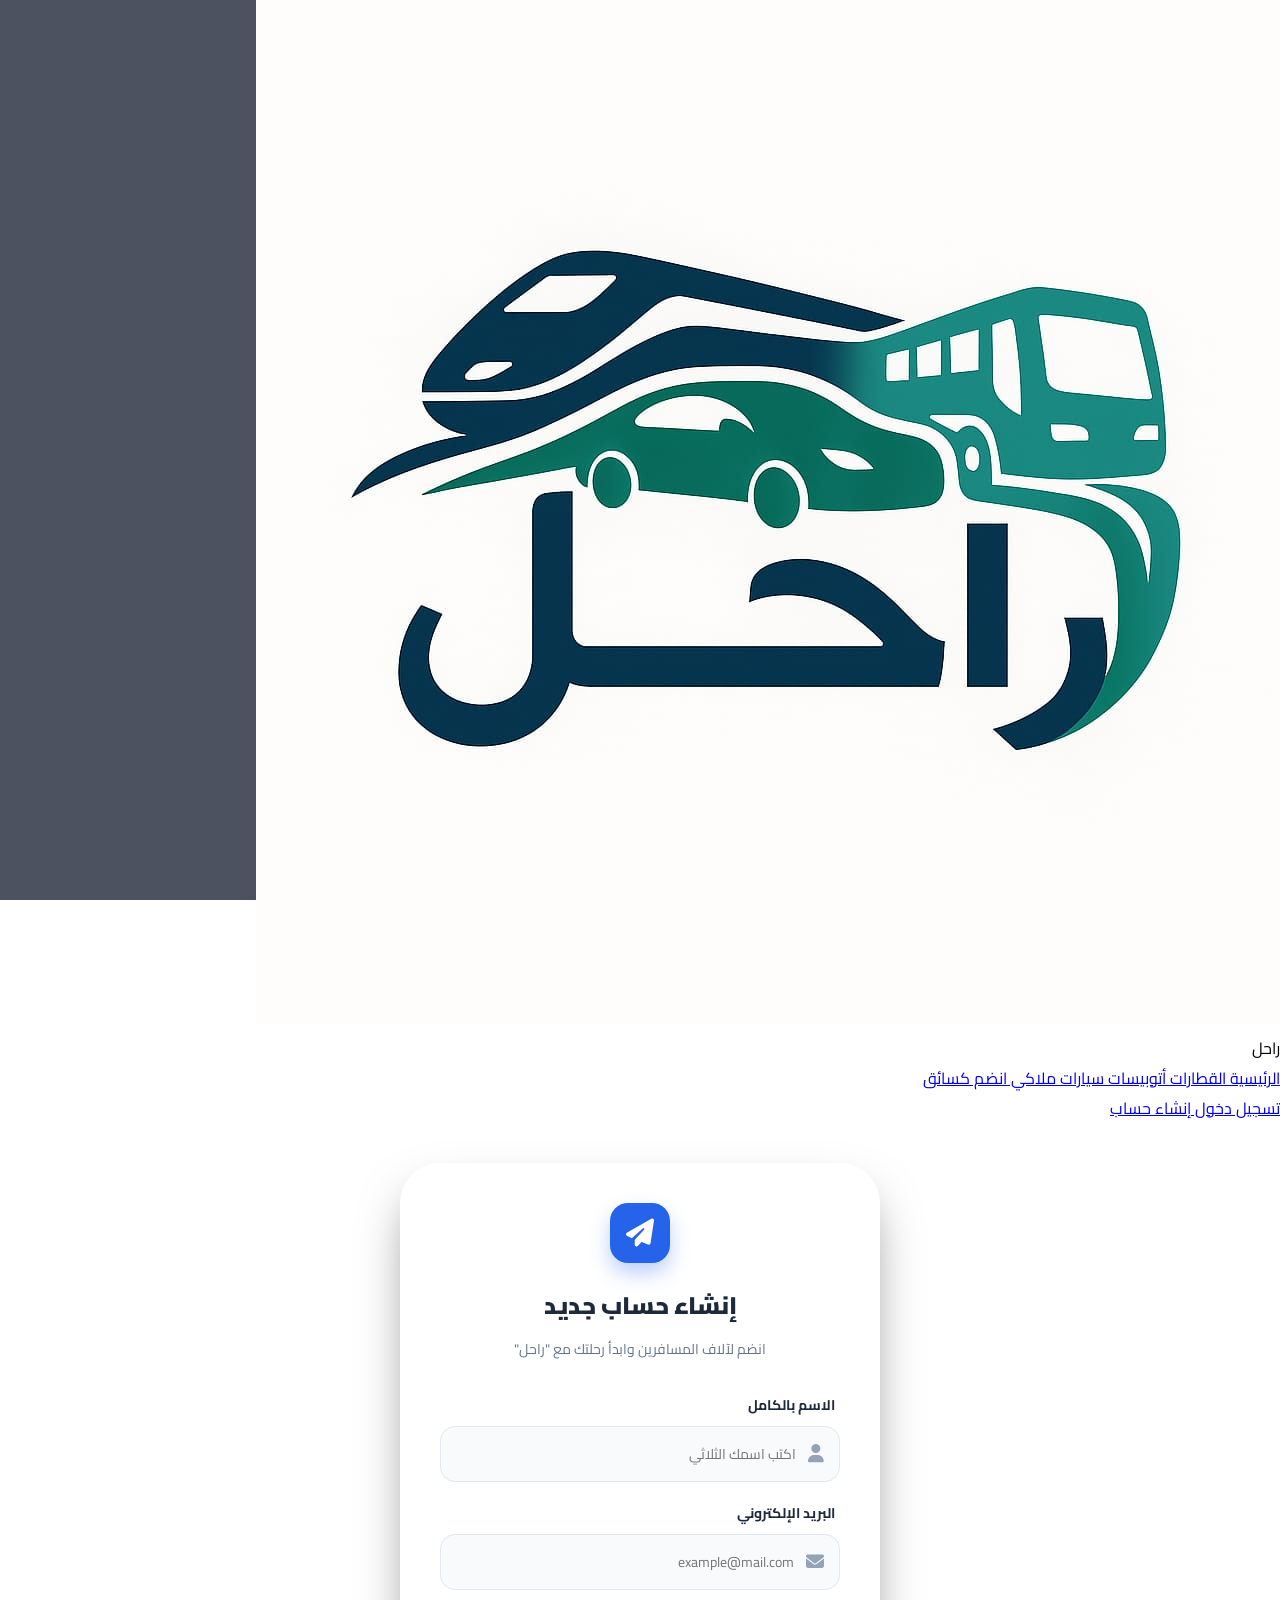
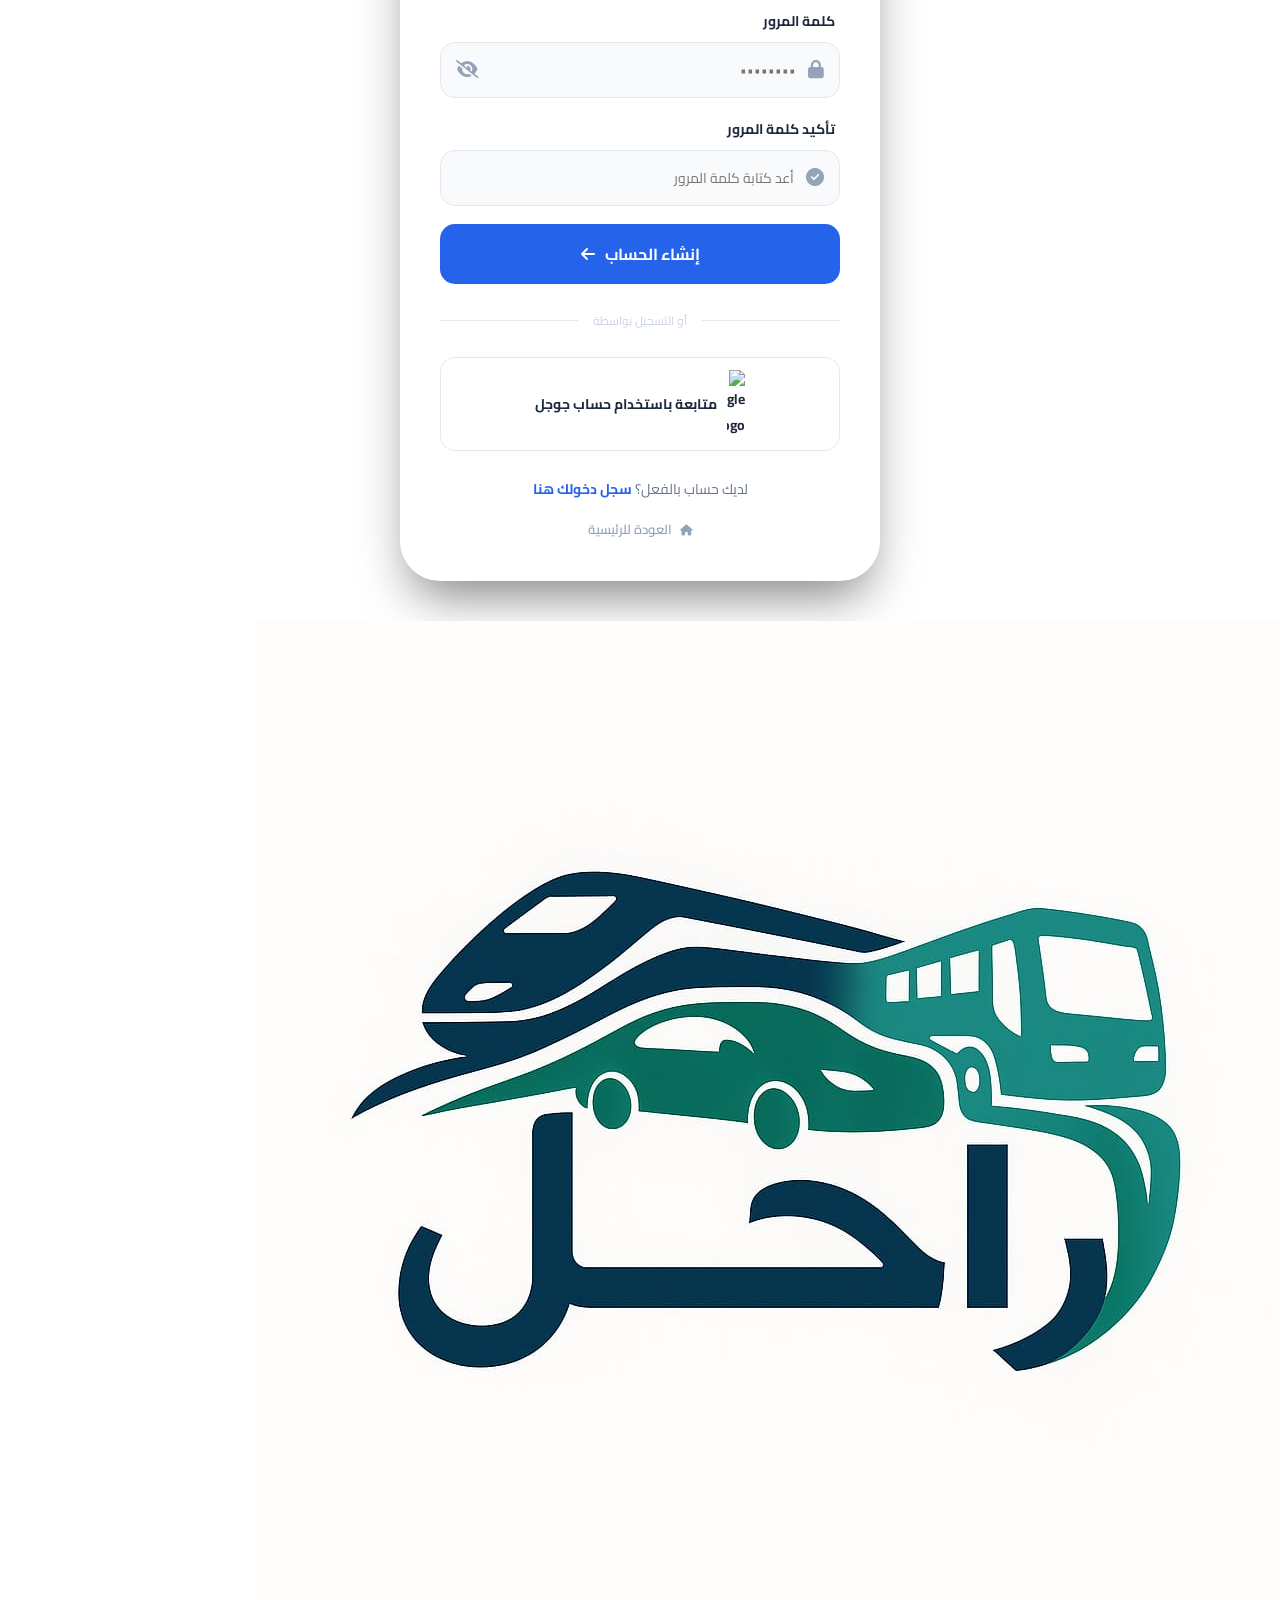
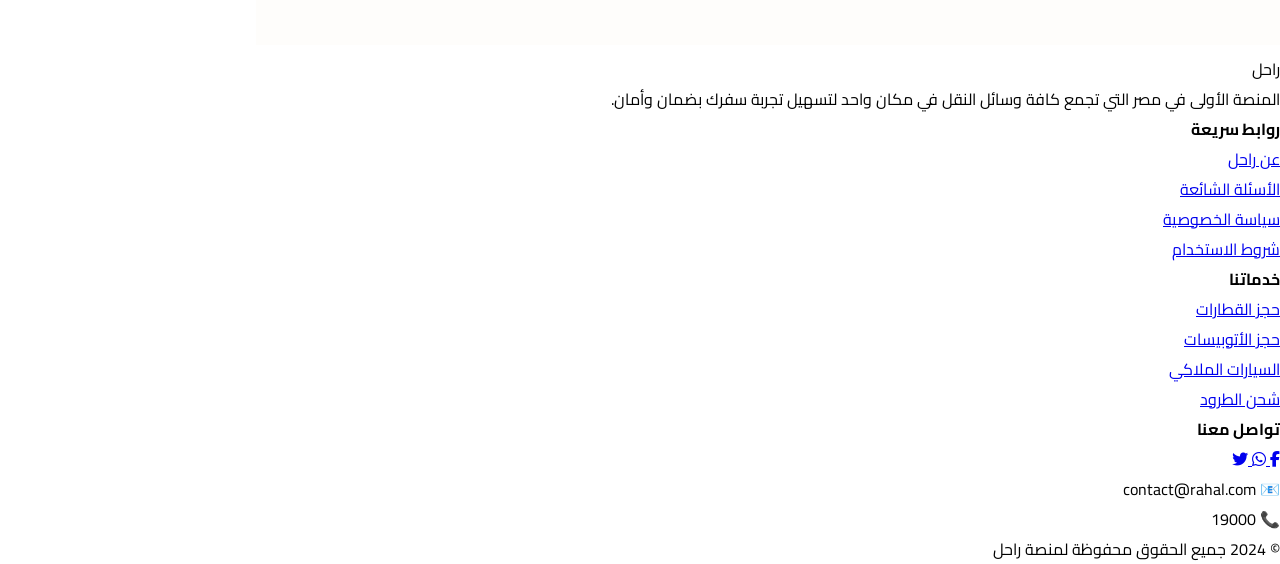
==== Create an account.html @ 8a51b30e "Add files via upload" ====
<!DOCTYPE html>
<html lang="ar" dir="rtl">
<head>
    <meta charset="UTF-8">
    <meta name="viewport" content="width=device-width, initial-scale=1.0">
    <title>إنشاء حساب - راحل</title>
    
    <!-- Fonts -->
    <link rel="preconnect" href="https://fonts.googleapis.com">
    <link rel="preconnect" href="https://fonts.gstatic.com" crossorigin>
    <link href="https://fonts.googleapis.com/css2?family=Cairo:wght@400;600;700;900&display=swap" rel="stylesheet">
    
    <!-- Icons -->
    <link rel="stylesheet" href="https://cdnjs.cloudflare.com/ajax/libs/font-awesome/6.5.1/css/all.min.css">
    
    <!-- Tailwind for Navbar -->
    <script src="https://cdn.tailwindcss.com"></script>
    
    
    <style>
        :root {
            --primary-color: #2563eb;
            --primary-hover: #1d4ed8;
            --bg-overlay: rgba(15, 23, 42, 0.75);
            --card-bg: #ffffff;
            --text-main: #1e293b;
            --text-muted: #64748b;
            --input-bg: #f8fafc;
            --border-color: #e2e8f0;
            --error-color: #ef4444;
        }

        * {
            margin: 0;
            padding: 0;
            box-sizing: border-box;
            font-family: 'Cairo', sans-serif;
        }

        body {
            min-height: 100vh;
            background: linear-gradient(var(--bg-overlay), var(--bg-overlay)), 
                        url('https://images.unsplash.com/photo-1544620347-c4fd4a3d5957?auto=format&fit=crop&q=80&w=2069');
            background-size: cover;
            background-position: center;
            background-attachment: fixed;
        }

        /* Container centering adjustment */
        .page-content {
            display: flex;
            justify-content: center;
            align-items: center;
            padding: 40px 20px;
            min-height: calc(100vh - 80px); /* Subtract Navbar height */
        }

        .signup-container {
            background: var(--card-bg);
            width: 100%;
            max-width: 480px;
            padding: 40px;
            border-radius: 40px;
            box-shadow: 0 25px 50px -12px rgba(0, 0, 0, 0.5);
            text-align: center;
            animation: fadeIn 0.6s ease-out;
        }

        @keyframes fadeIn {
            from { opacity: 0; transform: translateY(20px); }
            to { opacity: 1; transform: translateY(0); }
        }

        .logo-box {
            background: var(--primary-color);
            width: 60px;
            height: 60px;
            border-radius: 18px;
            display: flex;
            align-items: center;
            justify-content: center;
            margin: 0 auto 20px;
            color: white;
            font-size: 28px;
            box-shadow: 0 10px 20px rgba(37, 99, 235, 0.3);
        }

        h1 {
            font-size: 24px;
            font-weight: 900;
            color: var(--text-main);
            margin-bottom: 8px;
        }

        p.subtitle {
            color: var(--text-muted);
            font-size: 14px;
            margin-bottom: 30px;
        }

        .form-group {
            text-align: right;
            margin-bottom: 18px;
        }

        .form-group label {
            display: block;
            font-size: 14px;
            font-weight: 700;
            color: var(--text-main);
            margin-bottom: 8px;
            padding-right: 5px;
        }

        .input-wrapper {
            position: relative;
            background: var(--input-bg);
            border: 1px solid var(--border-color);
            border-radius: 15px;
            display: flex;
            align-items: center;
            padding: 0 15px;
            transition: all 0.3s ease;
        }

        .input-wrapper:focus-within {
            border-color: var(--primary-color);
            box-shadow: 0 0 0 4px rgba(37, 99, 235, 0.1);
            background: white;
        }

        .input-wrapper.error {
            border-color: var(--error-color) !important;
        }

        .input-wrapper i {
            color: #94a3b8;
            font-size: 18px;
        }

        .input-wrapper input {
            width: 100%;
            padding: 14px 12px;
            border: none;
            background: transparent;
            outline: none;
            font-size: 14px;
            color: var(--text-main);
        }

        .error-msg {
            color: var(--error-color);
            font-size: 12px;
            margin-top: 5px;
            display: none;
            font-weight: 600;
        }

        .btn-primary {
            width: 100%;
            padding: 15px;
            background: var(--primary-color);
            color: white;
            border: none;
            border-radius: 15px;
            font-size: 16px;
            font-weight: 700;
            cursor: pointer;
            transition: all 0.3s ease;
            margin-top: 10px;
            display: flex;
            align-items: center;
            justify-content: center;
            gap: 10px;
        }

        .btn-primary:hover {
            background: var(--primary-hover);
            transform: translateY(-2px);
            box-shadow: 0 8px 15px rgba(37, 99, 235, 0.2);
        }

        .divider {
            margin: 25px 0;
            display: flex;
            align-items: center;
            color: #cbd5e1;
            font-size: 12px;
        }

        .divider::before, .divider::after {
            content: "";
            flex: 1;
            height: 1px;
            background: #e2e8f0;
        }

        .divider span {
            padding: 0 15px;
        }

        .btn-google {
            width: 100%;
            padding: 12px;
            background: white;
            border: 1px solid var(--border-color);
            border-radius: 15px;
            color: var(--text-main);
            font-weight: 700;
            font-size: 14px;
            display: flex;
            align-items: center;
            justify-content: center;
            gap: 10px;
            cursor: pointer;
            transition: all 0.3s ease;
        }

        .footer-text {
            margin-top: 25px;
            font-size: 14px;
            color: var(--text-muted);
        }

        .footer-text a {
            color: var(--primary-color);
            text-decoration: none;
            font-weight: 700;
        }

        .back-home {
            display: block;
            margin-top: 15px;
            font-size: 13px;
            color: #94a3b8;
            text-decoration: none;
            font-weight: 600;
        }

        #msg-box {
            position: fixed;
            top: 20px;
            left: 50%;
            transform: translateX(-50%);
            padding: 15px 30px;
            border-radius: 10px;
            color: white;
            display: none;
            z-index: 1000;
            font-weight: 700;
            box-shadow: 0 10px 20px rgba(0,0,0,0.2);
            transition: all 0.3s ease;
        }
    </style>
</head>
<body>

    <!-- النافبار -->

    <nav class="bg-white shadow-md sticky top-0 z-50">
        <div class="max-w-7xl mx-auto px-4">
            <div class="flex justify-between items-center h-20">
                
                <!-- القسم الأيمن: الشعار والقائمة -->
                <div class="flex items-center space-x-reverse space-x-8">
                    <!-- الشعار -->
                    <div class="flex-shrink-0 flex items-center gap-3 cursor-pointer" onclick="showDefaultHero()">
                        <div class="bg-blue-600 p-1 rounded-lg">
                            <img src="logo.png" alt="Logo" class="w-10 h-10 object-contain">
                        </div>
                        <span class="text-2xl font-black text-blue-600">راحل</span>
                    </div>

                 <!-- روابط التنقل -->
<div class="hidden md:flex space-x-reverse gap-6">

    <a href="index.html" 
       class="text-gray-700 hover:text-blue-600 font-bold px-3 py-2 transition border-b-2 border-transparent hover:border-blue-600">
        الرئيسية
    </a>

    <a href="index.html#booking-section" 
       class="text-gray-600 hover:text-blue-600 font-bold px-3 py-2 transition">
        القطارات
    </a>

    <a href="index.html#booking-section" 
       class="text-gray-600 hover:text-blue-600 font-bold px-3 py-2 transition">
        أتوبيسات
    </a>

    <a href="index.html#booking-section" 
       class="text-gray-600 hover:text-blue-600 font-bold px-3 py-2 transition">
        سيارات ملاكي
    </a>

    <a href="driver-login.html" 
       class="text-gray-600 hover:text-blue-600 font-bold px-3 py-2 transition">
        انضم كسائق
    </a>

</div>

                <!-- القسم الأيسر: أزرار تسجيل الدخول الموحدة -->
                <div class="hidden md:flex items-center space-x-reverse space-x-4">
                    
                    <!-- زر تسجيل دخول: أصبح الآن خلفية زرقاء مثل زر الإنشاء -->
                    <a href="login.html" 
                       class="bg-[#2563eb] text-white px-6 py-2.5 rounded-xl font-bold hover:bg-[#1d4ed8] shadow-sm hover:shadow-lg transition-all duration-300">
                        تسجيل دخول
                    </a>

                    <!-- زر إنشاء حساب: مطابق تماماً -->
                    <a href="Create an account.html" 
                       class="bg-[#2563eb] text-white px-6 py-2.5 rounded-xl font-bold hover:bg-[#1d4ed8] shadow-sm hover:shadow-lg transition-all duration-300">
                        إنشاء حساب
                    </a>

                </div>

            </div>
        </div>
    </nav>

    <!-- صندوق الرسائل -->
    <div id="msg-box"></div>

    <!-- محتوى الصفحة -->
    <div class="page-content">
        <div class="signup-container">
            <div class="logo-box">
                <i class="fa-solid fa-paper-plane"></i>
            </div>

            <h1>إنشاء حساب جديد</h1>
            <p class="subtitle">انضم لآلاف المسافرين وابدأ رحلتك مع "راحل"</p>

            <form id="signupForm" onsubmit="handleSignup(event)">
                <!-- الاسم -->
                <div class="form-group">
                    <label for="fullName">الاسم بالكامل</label>
                    <div class="input-wrapper">
                        <i class="fa-solid fa-user"></i>
                        <input type="text" id="fullName" placeholder="اكتب اسمك الثلاثي" required>
                    </div>
                </div>

                <!-- البريد الإلكتروني -->
                <div class="form-group">
                    <label for="email">البريد الإلكتروني</label>
                    <div class="input-wrapper">
                        <i class="fa-solid fa-envelope"></i>
                        <input type="email" id="email" placeholder="example@mail.com" required>
                    </div>
                </div>

                <!-- كلمة المرور -->
                <div class="form-group">
                    <label for="password">كلمة المرور</label>
                    <div class="input-wrapper">
                        <i class="fa-solid fa-lock"></i>
                        <input type="password" id="password" placeholder="••••••••" required>
                        <i class="fa-solid fa-eye-slash" id="togglePass" style="cursor: pointer; margin-right: auto; margin-left: 0;"></i>
                    </div>
                </div>

                <!-- تأكيد كلمة المرور -->
                <div class="form-group">
                    <label for="confirmPassword">تأكيد كلمة المرور</label>
                    <div class="input-wrapper" id="confirmWrapper">
                        <i class="fa-solid fa-circle-check"></i>
                        <input type="password" id="confirmPassword" placeholder="أعد كتابة كلمة المرور" required>
                    </div>
                    <div id="confirmError" class="error-msg">كلمات المرور غير متطابقة!</div>
                </div>

                <button type="submit" class="btn-primary">
                    إنشاء الحساب 
                    <i class="fa-solid fa-arrow-left"></i>
                </button>
            </form>

            <div class="divider">
                <span>أو التسجيل بواسطة</span>
            </div>

            <button class="btn-google" onclick="showMessage('جاري الاتصال بـ Google...', '#4285F4')">
                <img src="https://www.google.com/favicon.ico" width="18" alt="Google Logo">
                متابعة باستخدام حساب جوجل
            </button>

            <p class="footer-text">
                لديك حساب بالفعل؟ <a href="#">سجل دخولك هنا</a>
            </p>

            <a href="#" class="back-home">
                <i class="fa-solid fa-house" style="font-size: 11px; margin-left: 5px;"></i>
                العودة للرئيسية
            </a>
        </div>
    </div>










<!-- Footer احترافي معدل -->
<footer class="bg-gradient-to-b from-[#0f172a] to-[#020617] text-white pt-16 pb-8 px-6">
    <div class="max-w-6xl mx-auto">

        <div class="grid grid-cols-1 md:grid-cols-4 gap-10 mb-12">

            <!-- اللوجو -->
            <div>
                <div class="flex items-center gap-3 mb-4 cursor-pointer">

                    <!-- لوجو -->
                    <div class="bg-blue-600 p-2 rounded-xl shadow-lg flex items-center justify-center">
    <img src="logo.png" alt="logo" class="w-6 h-6 object-contain">
</div>

                    <!-- اسم -->
                    <span class="text-2xl font-black tracking-wide">راحل</span>
                </div>

                <p class="text-gray-400 text-sm leading-relaxed">
                    المنصة الأولى في مصر التي تجمع كافة وسائل النقل في مكان واحد لتسهيل تجربة سفرك بضمان وأمان.
                </p>
            </div>

            <!-- روابط -->
            <div>
                <h4 class="text-blue-400 font-bold mb-4">روابط سريعة</h4>
                <ul class="space-y-2 text-gray-400 text-sm">
                    <li><a href="#" class="hover:text-white transition">عن راحل</a></li>
                    <li><a href="#" class="hover:text-white transition">الأسئلة الشائعة</a></li>
                    <li><a href="#" class="hover:text-white transition">سياسة الخصوصية</a></li>
                    <li><a href="#" class="hover:text-white transition">شروط الاستخدام</a></li>
                </ul>
            </div>

            <!-- خدمات -->
            <div>
                <h4 class="text-blue-400 font-bold mb-4">خدماتنا</h4>
                <ul class="space-y-2 text-gray-400 text-sm">
                    <li><a href="#" class="hover:text-white transition">حجز القطارات</a></li>
                    <li><a href="#" class="hover:text-white transition">حجز الأتوبيسات</a></li>
                    <li><a href="#" class="hover:text-white transition">السيارات الملاكي</a></li>
                    <li><a href="#" class="hover:text-white transition">شحن الطرود</a></li>
                </ul>
            </div>

            <!-- تواصل -->
            <div>
                <h4 class="text-blue-400 font-bold mb-4">تواصل معنا</h4>

                <!-- أيقونات -->
                <div class="flex gap-3 mb-4">
                    <a href="#" class="bg-gray-800 p-3 rounded-full hover:bg-blue-600 transition">
                        <i class="fab fa-facebook-f"></i>
                    </a>
                    <a href="#" class="bg-gray-800 p-3 rounded-full hover:bg-green-500 transition">
                        <i class="fab fa-whatsapp"></i>
                    </a>
                    <a href="#" class="bg-gray-800 p-3 rounded-full hover:bg-blue-400 transition">
                        <i class="fab fa-twitter"></i>
                    </a>
                </div>

                <p class="text-gray-400 text-sm">📧 contact@rahal.com</p>
                <p class="text-gray-400 text-sm">📞 19000</p>
            </div>

        </div>

        <!-- الحقوق -->
        <div class="border-t border-gray-800 pt-6 text-center text-gray-500 text-xs">
            © 2024 جميع الحقوق محفوظة لمنصة راحل
        </div>

    </div>
</footer>











 <script>
        // تبديل رؤية كلمة المرور
        const togglePass = document.getElementById('togglePass');
        const passwordInput = document.getElementById('password');

        togglePass.addEventListener('click', () => {
            const type = passwordInput.getAttribute('type') === 'password' ? 'text' : 'password';
            passwordInput.setAttribute('type', type);
            togglePass.classList.toggle('fa-eye');
            togglePass.classList.toggle('fa-eye-slash');
        });

        // معالجة النموذج والتحقق
        function handleSignup(event) {
            event.preventDefault();
            
            const name = document.getElementById('fullName').value;
            const pass = document.getElementById('password').value;
            const confirmPass = document.getElementById('confirmPassword').value;
            
            const confirmWrapper = document.getElementById('confirmWrapper');
            const confirmError = document.getElementById('confirmError');

            // إعادة ضبط الأخطاء
            confirmWrapper.classList.remove('error');
            confirmError.style.display = 'none';

            // التحقق من تطابق كلمات المرور
            if (pass !== confirmPass) {
                confirmWrapper.classList.add('error');
                confirmError.style.display = 'block';
                return false;
            }

            // النجاح
            showMessage(`أهلاً بك يا ${name}! تم إنشاء حسابك بنجاح.`, '#10b981');
        }

        // إشعار مخصص
        function showMessage(text, color) {
            const box = document.getElementById('msg-box');
            box.innerText = text;
            box.style.backgroundColor = color;
            box.style.display = 'block';
            
            setTimeout(() => {
                box.style.display = 'none';
            }, 4000);
        }

        // التحقق أثناء الكتابة
        document.getElementById('confirmPassword').addEventListener('input', function() {
            const pass = document.getElementById('password').value;
            if (this.value === pass) {
                document.getElementById('confirmWrapper').classList.remove('error');
                document.getElementById('confirmError').style.display = 'none';
            }
        });
    </script>
</body>
</html>
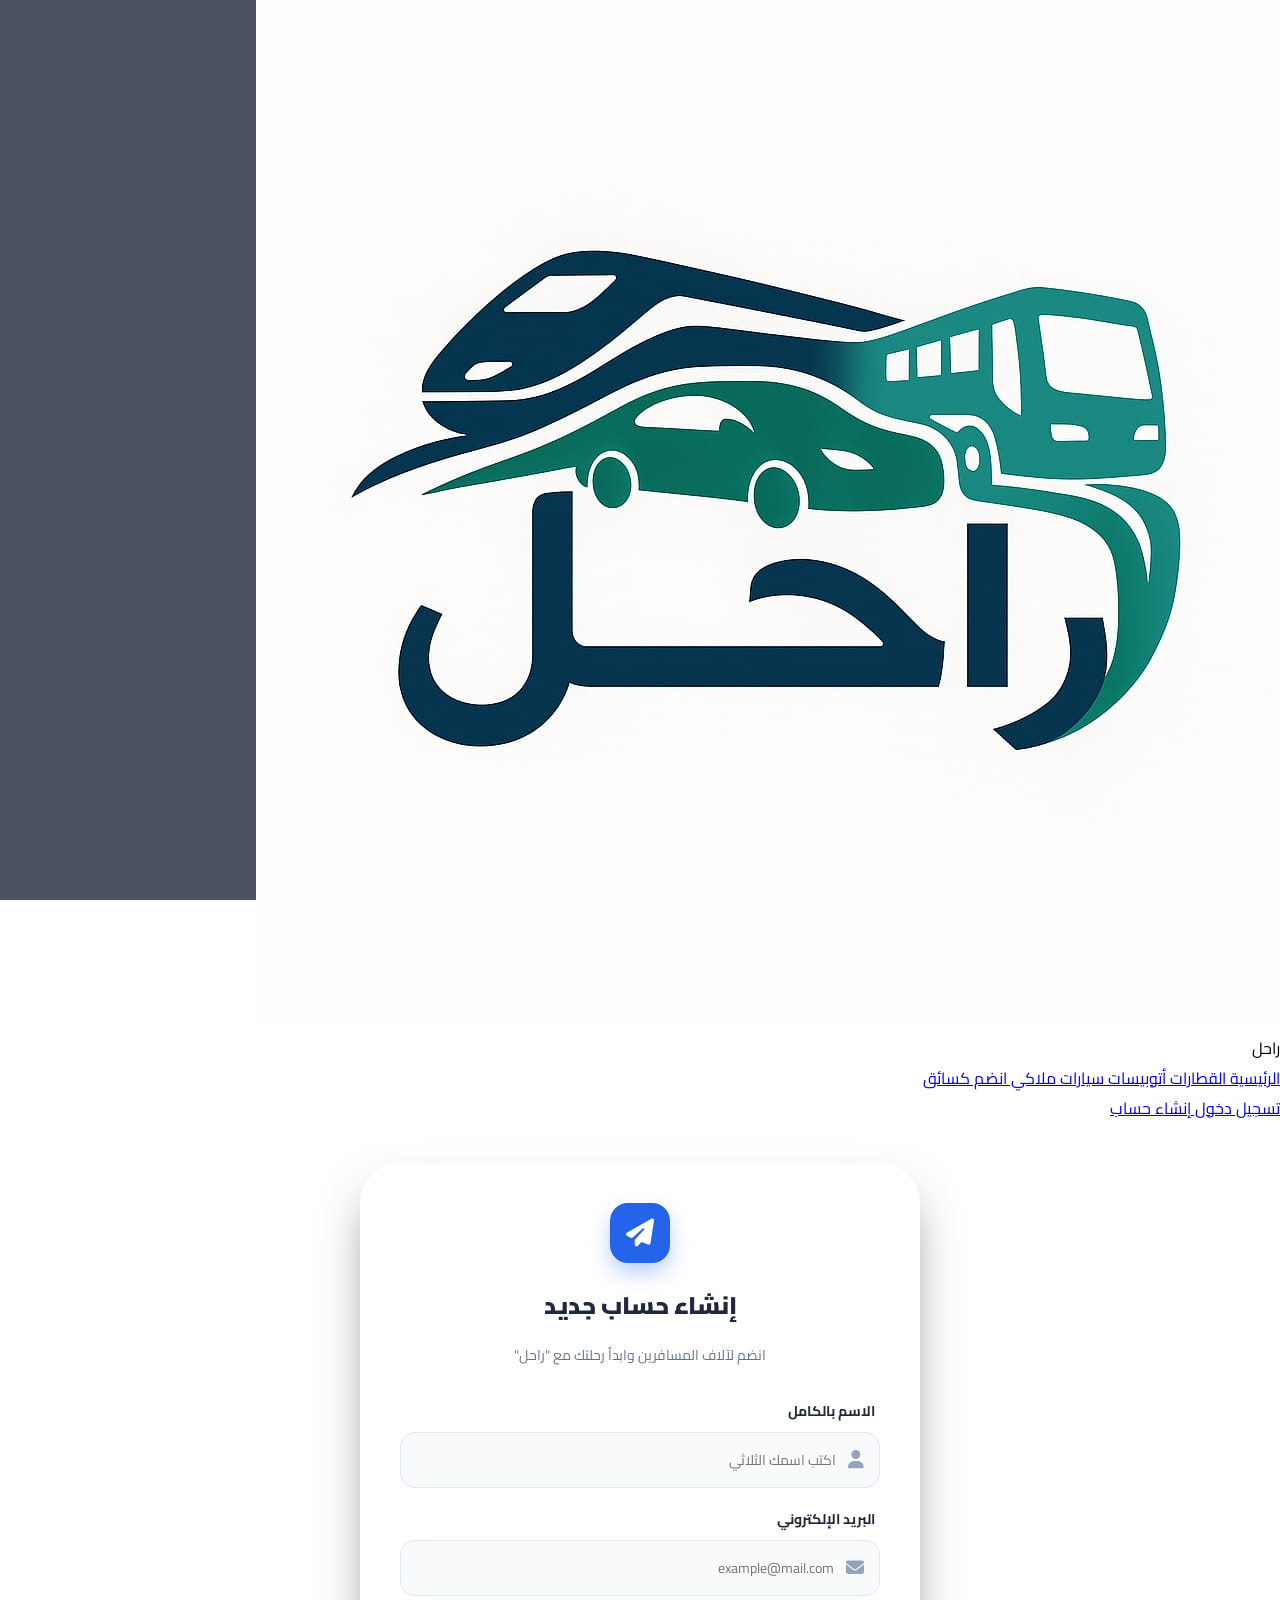
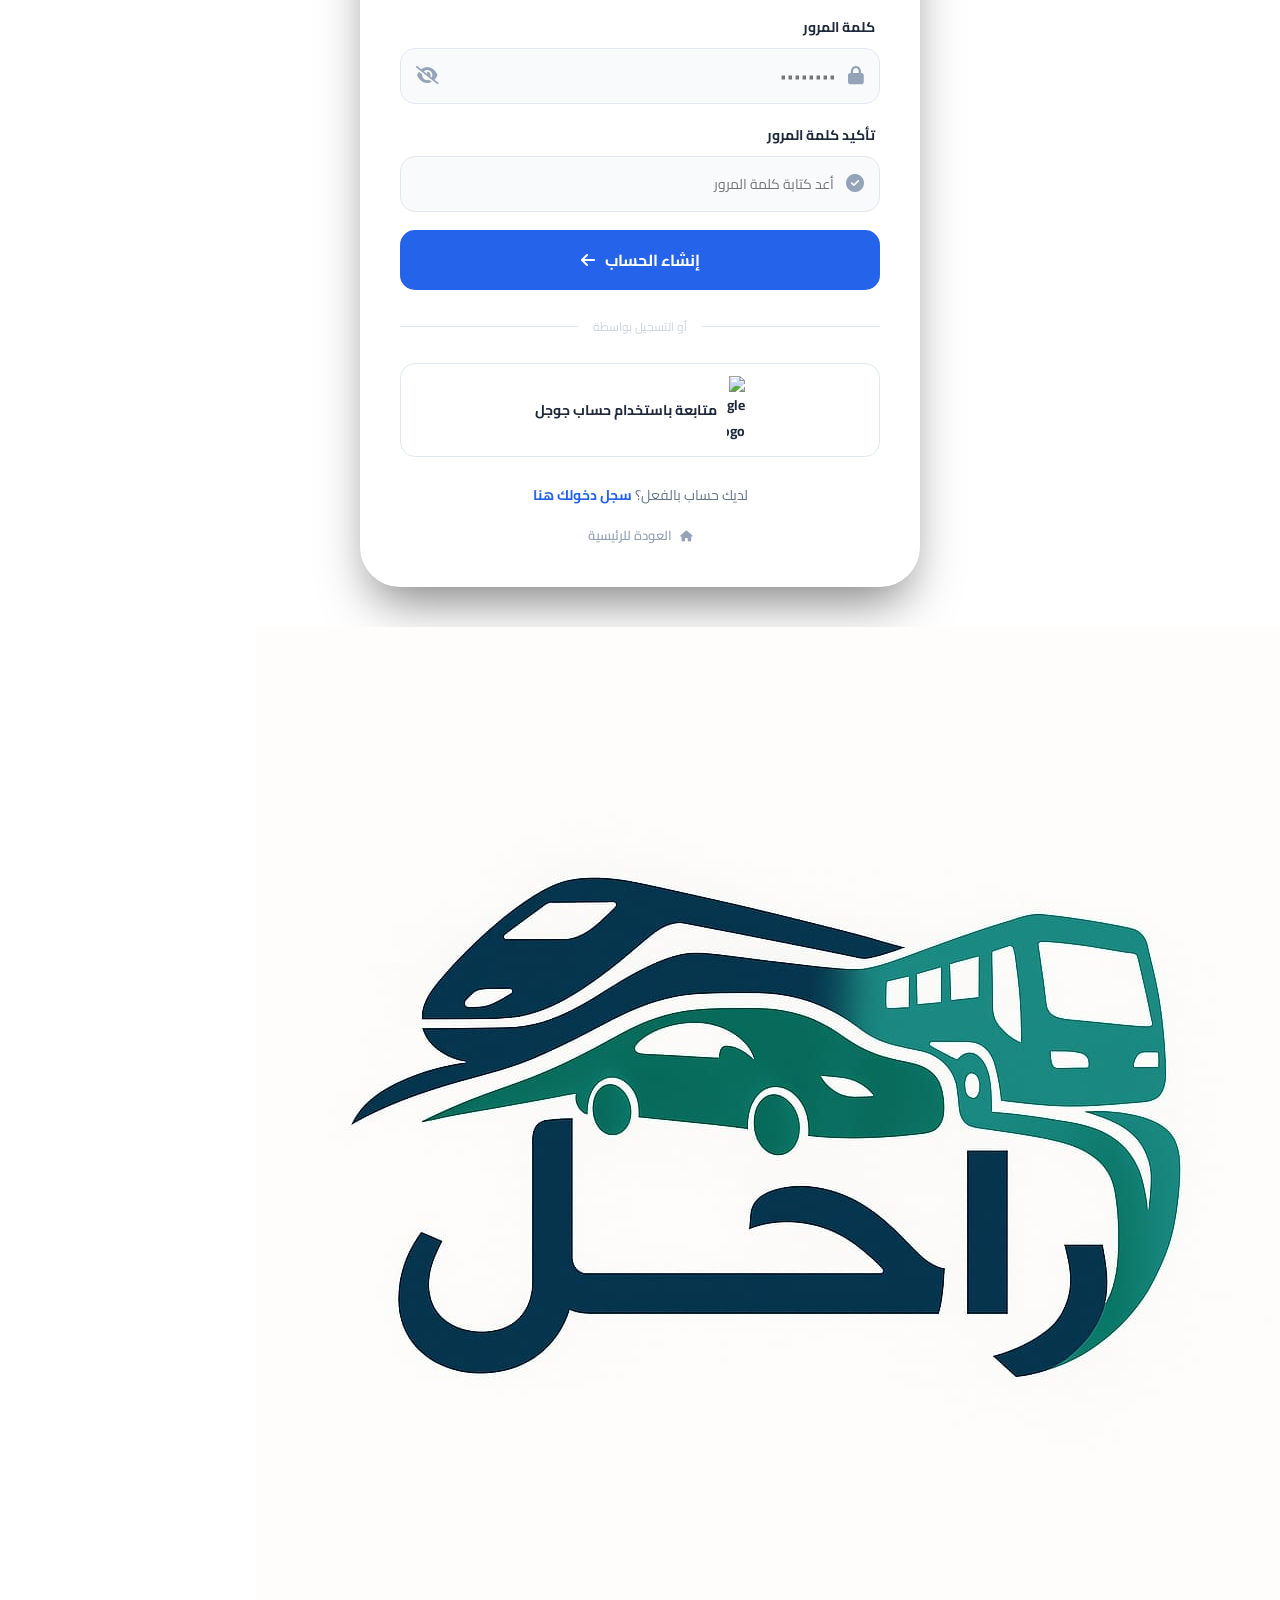
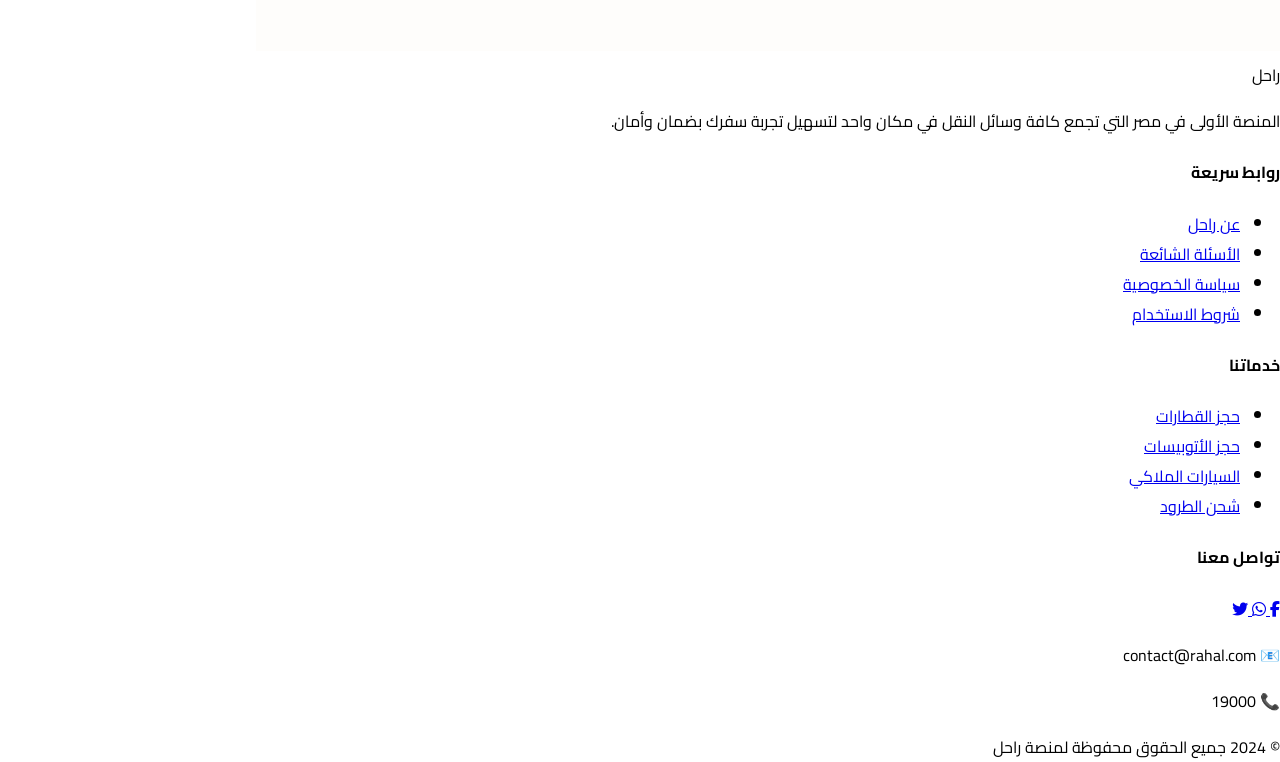
==== commit be7c2ecd: "Refactor: Separate HTML, CSS, and JS and fix navigation links - Extracted inline styles to style.css" ====
--- a/Create an account.html
+++ b/Create an account.html
@@ -16,244 +16,10 @@
     <!-- Tailwind for Navbar -->
     <script src="https://cdn.tailwindcss.com"></script>
     
-    
-    <style>
-        :root {
-            --primary-color: #2563eb;
-            --primary-hover: #1d4ed8;
-            --bg-overlay: rgba(15, 23, 42, 0.75);
-            --card-bg: #ffffff;
-            --text-main: #1e293b;
-            --text-muted: #64748b;
-            --input-bg: #f8fafc;
-            --border-color: #e2e8f0;
-            --error-color: #ef4444;
-        }
-
-        * {
-            margin: 0;
-            padding: 0;
-            box-sizing: border-box;
-            font-family: 'Cairo', sans-serif;
-        }
-
-        body {
-            min-height: 100vh;
-            background: linear-gradient(var(--bg-overlay), var(--bg-overlay)), 
-                        url('https://images.unsplash.com/photo-1544620347-c4fd4a3d5957?auto=format&fit=crop&q=80&w=2069');
-            background-size: cover;
-            background-position: center;
-            background-attachment: fixed;
-        }
-
-        /* Container centering adjustment */
-        .page-content {
-            display: flex;
-            justify-content: center;
-            align-items: center;
-            padding: 40px 20px;
-            min-height: calc(100vh - 80px); /* Subtract Navbar height */
-        }
-
-        .signup-container {
-            background: var(--card-bg);
-            width: 100%;
-            max-width: 480px;
-            padding: 40px;
-            border-radius: 40px;
-            box-shadow: 0 25px 50px -12px rgba(0, 0, 0, 0.5);
-            text-align: center;
-            animation: fadeIn 0.6s ease-out;
-        }
-
-        @keyframes fadeIn {
-            from { opacity: 0; transform: translateY(20px); }
-            to { opacity: 1; transform: translateY(0); }
-        }
-
-        .logo-box {
-            background: var(--primary-color);
-            width: 60px;
-            height: 60px;
-            border-radius: 18px;
-            display: flex;
-            align-items: center;
-            justify-content: center;
-            margin: 0 auto 20px;
-            color: white;
-            font-size: 28px;
-            box-shadow: 0 10px 20px rgba(37, 99, 235, 0.3);
-        }
-
-        h1 {
-            font-size: 24px;
-            font-weight: 900;
-            color: var(--text-main);
-            margin-bottom: 8px;
-        }
-
-        p.subtitle {
-            color: var(--text-muted);
-            font-size: 14px;
-            margin-bottom: 30px;
-        }
-
-        .form-group {
-            text-align: right;
-            margin-bottom: 18px;
-        }
-
-        .form-group label {
-            display: block;
-            font-size: 14px;
-            font-weight: 700;
-            color: var(--text-main);
-            margin-bottom: 8px;
-            padding-right: 5px;
-        }
-
-        .input-wrapper {
-            position: relative;
-            background: var(--input-bg);
-            border: 1px solid var(--border-color);
-            border-radius: 15px;
-            display: flex;
-            align-items: center;
-            padding: 0 15px;
-            transition: all 0.3s ease;
-        }
-
-        .input-wrapper:focus-within {
-            border-color: var(--primary-color);
-            box-shadow: 0 0 0 4px rgba(37, 99, 235, 0.1);
-            background: white;
-        }
-
-        .input-wrapper.error {
-            border-color: var(--error-color) !important;
-        }
-
-        .input-wrapper i {
-            color: #94a3b8;
-            font-size: 18px;
-        }
-
-        .input-wrapper input {
-            width: 100%;
-            padding: 14px 12px;
-            border: none;
-            background: transparent;
-            outline: none;
-            font-size: 14px;
-            color: var(--text-main);
-        }
-
-        .error-msg {
-            color: var(--error-color);
-            font-size: 12px;
-            margin-top: 5px;
-            display: none;
-            font-weight: 600;
-        }
-
-        .btn-primary {
-            width: 100%;
-            padding: 15px;
-            background: var(--primary-color);
-            color: white;
-            border: none;
-            border-radius: 15px;
-            font-size: 16px;
-            font-weight: 700;
-            cursor: pointer;
-            transition: all 0.3s ease;
-            margin-top: 10px;
-            display: flex;
-            align-items: center;
-            justify-content: center;
-            gap: 10px;
-        }
-
-        .btn-primary:hover {
-            background: var(--primary-hover);
-            transform: translateY(-2px);
-            box-shadow: 0 8px 15px rgba(37, 99, 235, 0.2);
-        }
-
-        .divider {
-            margin: 25px 0;
-            display: flex;
-            align-items: center;
-            color: #cbd5e1;
-            font-size: 12px;
-        }
-
-        .divider::before, .divider::after {
-            content: "";
-            flex: 1;
-            height: 1px;
-            background: #e2e8f0;
-        }
-
-        .divider span {
-            padding: 0 15px;
-        }
-
-        .btn-google {
-            width: 100%;
-            padding: 12px;
-            background: white;
-            border: 1px solid var(--border-color);
-            border-radius: 15px;
-            color: var(--text-main);
-            font-weight: 700;
-            font-size: 14px;
-            display: flex;
-            align-items: center;
-            justify-content: center;
-            gap: 10px;
-            cursor: pointer;
-            transition: all 0.3s ease;
-        }
-
-        .footer-text {
-            margin-top: 25px;
-            font-size: 14px;
-            color: var(--text-muted);
-        }
-
-        .footer-text a {
-            color: var(--primary-color);
-            text-decoration: none;
-            font-weight: 700;
-        }
-
-        .back-home {
-            display: block;
-            margin-top: 15px;
-            font-size: 13px;
-            color: #94a3b8;
-            text-decoration: none;
-            font-weight: 600;
-        }
-
-        #msg-box {
-            position: fixed;
-            top: 20px;
-            left: 50%;
-            transform: translateX(-50%);
-            padding: 15px 30px;
-            border-radius: 10px;
-            color: white;
-            display: none;
-            z-index: 1000;
-            font-weight: 700;
-            box-shadow: 0 10px 20px rgba(0,0,0,0.2);
-            transition: all 0.3s ease;
-        }
-    </style>
+    <link rel="stylesheet" href="style.css">
+    <script src="script.js" defer></script>
 </head>
-<body>
+<body class="create-account-page">
 
     <!-- النافبار -->
 
@@ -294,7 +60,7 @@
         سيارات ملاكي
     </a>
 
-    <a href="driver-login.html" 
+    <a href="driver-register.html" 
        class="text-gray-600 hover:text-blue-600 font-bold px-3 py-2 transition">
         انضم كسائق
     </a>
@@ -496,64 +262,6 @@
 
 
 
- <script>
-        // تبديل رؤية كلمة المرور
-        const togglePass = document.getElementById('togglePass');
-        const passwordInput = document.getElementById('password');
-
-        togglePass.addEventListener('click', () => {
-            const type = passwordInput.getAttribute('type') === 'password' ? 'text' : 'password';
-            passwordInput.setAttribute('type', type);
-            togglePass.classList.toggle('fa-eye');
-            togglePass.classList.toggle('fa-eye-slash');
-        });
-
-        // معالجة النموذج والتحقق
-        function handleSignup(event) {
-            event.preventDefault();
-            
-            const name = document.getElementById('fullName').value;
-            const pass = document.getElementById('password').value;
-            const confirmPass = document.getElementById('confirmPassword').value;
-            
-            const confirmWrapper = document.getElementById('confirmWrapper');
-            const confirmError = document.getElementById('confirmError');
-
-            // إعادة ضبط الأخطاء
-            confirmWrapper.classList.remove('error');
-            confirmError.style.display = 'none';
-
-            // التحقق من تطابق كلمات المرور
-            if (pass !== confirmPass) {
-                confirmWrapper.classList.add('error');
-                confirmError.style.display = 'block';
-                return false;
-            }
-
-            // النجاح
-            showMessage(`أهلاً بك يا ${name}! تم إنشاء حسابك بنجاح.`, '#10b981');
-        }
-
-        // إشعار مخصص
-        function showMessage(text, color) {
-            const box = document.getElementById('msg-box');
-            box.innerText = text;
-            box.style.backgroundColor = color;
-            box.style.display = 'block';
-            
-            setTimeout(() => {
-                box.style.display = 'none';
-            }, 4000);
-        }
-
-        // التحقق أثناء الكتابة
-        document.getElementById('confirmPassword').addEventListener('input', function() {
-            const pass = document.getElementById('password').value;
-            if (this.value === pass) {
-                document.getElementById('confirmWrapper').classList.remove('error');
-                document.getElementById('confirmError').style.display = 'none';
-            }
-        });
-    </script>
+
 </body>
 </html>
--- a/style.css
+++ b/style.css
@@ -0,0 +1,310 @@
+@import url('https://fonts.googleapis.com/css2?family=Cairo:wght@300;400;600;700;900&display=swap');
+
+/* --- General Font & Resets --- */
+* {
+    font-family: 'Cairo', sans-serif;
+}
+
+/* --- Index Page Styles --- */
+body.home-page {
+    background-color: #f8fafc;
+    scroll-behavior: smooth;
+}
+.hero-gradient-overlay {
+    background: linear-gradient(to bottom, rgba(0,0,0,0.4), rgba(0,0,0,0.8));
+}
+.card-hover { transition: all 0.3s cubic-bezier(0.4, 0, 0.2, 1); }
+.card-hover:hover {
+    transform: translateY(-8px);
+    box-shadow: 0 20px 25px -5px rgba(0, 0, 0, 0.1);
+    cursor: pointer;
+}
+.active-tab {
+    border-color: #3b82f6 !important;
+    background-color: #eff6ff !important;
+    transform: scale(1.02);
+}
+.search-appear { animation: slideDown 0.5s ease-out forwards; }
+@keyframes slideDown {
+    from { opacity: 0; transform: translateY(-20px); }
+    to { opacity: 1; transform: translateY(0); }
+}
+.input-group-custom {
+    background: #f9fafb;
+    border: 2px solid #f1f5f9;
+    border-radius: 1.25rem;
+    padding: 10px 15px;
+    display: flex;
+    align-items: center;
+    gap: 10px;
+    transition: 0.3s;
+}
+.input-group-custom:focus-within {
+    border-color: #3b82f6;
+    background: white;
+    box-shadow: 0 4px 12px rgba(0,0,0,0.05);
+}
+.stepper-btn {
+    width: 35px;
+    height: 35px;
+    display: flex;
+    align-items: center;
+    justify-content: center;
+    border-radius: 12px;
+    font-weight: bold;
+    transition: 0.2s;
+}
+.stepper-btn:active { transform: scale(0.9); }
+.uber-path-visual {
+    display: flex;
+    flex-direction: column;
+    align-items: center;
+    justify-content: space-between;
+    padding: 15px 0;
+    height: 80%;
+}
+.dot-start { width: 12px; height: 12px; border-radius: 50%; background: #3b82f6; border: 2px solid white; box-shadow: 0 0 0 2px #3b82f6; }
+.dot-end { width: 12px; height: 12px; background: #22c55e; transform: rotate(45deg); }
+.line-dashed { width: 2px; flex-grow: 1; background-image: linear-gradient(#cbd5e1 50%, rgba(255,255,255,0) 0%); background-position: right; background-size: 2px 10px; background-repeat: repeat-y; margin: 5px 0; }
+select {
+    cursor: pointer;
+    -webkit-appearance: none;
+    -moz-appearance: none;
+    appearance: none;
+}
+
+/* --- Driver Register Styles --- */
+body.driver-register-page {
+    background-color: #f4f7fe;
+}
+.form-card { box-shadow: 0 20px 50px rgba(0,0,0,0.05); }
+.input-style { 
+    padding: 1rem; 
+    background-color: #f9fafb; 
+    border: 1px solid #e5e7eb; 
+    border-radius: 1rem; 
+    outline: none; 
+    transition: all 0.3s;
+    width: 100%;
+}
+.input-style:focus { border-color: #2563eb; background-color: #fff; box-shadow: 0 0 0 4px rgba(37, 99, 235, 0.1); }
+.section-number {
+    width: 36px;
+    height: 36px;
+    display: flex;
+    align-items: center;
+    justify-content: center;
+    border-radius: 10px;
+    font-weight: 900;
+}
+
+/* --- Create Account Styles --- */
+body.create-account-page {
+    min-height: 100vh;
+    background: linear-gradient(rgba(15, 23, 42, 0.75), rgba(15, 23, 42, 0.75)), 
+                url('https://images.unsplash.com/photo-1544620347-c4fd4a3d5957?auto=format&fit=crop&q=80&w=2069');
+    background-size: cover;
+    background-position: center;
+    background-attachment: fixed;
+    margin: 0;
+}
+.page-content {
+    display: flex;
+    justify-content: center;
+    align-items: center;
+    padding: 40px 20px;
+    min-height: calc(100vh - 80px);
+}
+.signup-container {
+    background: #ffffff;
+    width: 100%;
+    max-width: 480px;
+    padding: 40px;
+    border-radius: 40px;
+    box-shadow: 0 25px 50px -12px rgba(0, 0, 0, 0.5);
+    text-align: center;
+    animation: fadeIn 0.6s ease-out;
+}
+@keyframes fadeIn {
+    from { opacity: 0; transform: translateY(20px); }
+    to { opacity: 1; transform: translateY(0); }
+}
+.logo-box {
+    background: #2563eb;
+    width: 60px;
+    height: 60px;
+    border-radius: 18px;
+    display: flex;
+    align-items: center;
+    justify-content: center;
+    margin: 0 auto 20px;
+    color: white;
+    font-size: 28px;
+    box-shadow: 0 10px 20px rgba(37, 99, 235, 0.3);
+}
+.signup-container h1 { font-size: 24px; font-weight: 900; color: #1e293b; margin-bottom: 8px; }
+.signup-container p.subtitle { color: #64748b; font-size: 14px; margin-bottom: 30px; }
+.form-group { text-align: right; margin-bottom: 18px; }
+.form-group label { display: block; font-size: 14px; font-weight: 700; color: #1e293b; margin-bottom: 8px; padding-right: 5px; }
+.input-wrapper {
+    position: relative;
+    background: #f8fafc;
+    border: 1px solid #e2e8f0;
+    border-radius: 15px;
+    display: flex;
+    align-items: center;
+    padding: 0 15px;
+    transition: all 0.3s ease;
+}
+.input-wrapper:focus-within {
+    border-color: #2563eb;
+    box-shadow: 0 0 0 4px rgba(37, 99, 235, 0.1);
+    background: white;
+}
+.input-wrapper.error { border-color: #ef4444 !important; }
+.input-wrapper i { color: #94a3b8; font-size: 18px; }
+.input-wrapper input {
+    width: 100%;
+    padding: 14px 12px;
+    border: none;
+    background: transparent;
+    outline: none;
+    font-size: 14px;
+    color: #1e293b;
+}
+.error-msg { color: #ef4444; font-size: 12px; margin-top: 5px; display: none; font-weight: 600; }
+.btn-primary {
+    width: 100%;
+    padding: 15px;
+    background: #2563eb;
+    color: white;
+    border: none;
+    border-radius: 15px;
+    font-size: 16px;
+    font-weight: 700;
+    cursor: pointer;
+    transition: all 0.3s ease;
+    margin-top: 10px;
+    display: flex;
+    align-items: center;
+    justify-content: center;
+    gap: 10px;
+}
+.btn-primary:hover {
+    background: #1d4ed8;
+    transform: translateY(-2px);
+    box-shadow: 0 8px 15px rgba(37, 99, 235, 0.2);
+}
+.divider { margin: 25px 0; display: flex; align-items: center; color: #cbd5e1; font-size: 12px; }
+.divider::before, .divider::after { content: ""; flex: 1; height: 1px; background: #e2e8f0; }
+.divider span { padding: 0 15px; }
+.btn-google {
+    width: 100%;
+    padding: 12px;
+    background: white;
+    border: 1px solid #e2e8f0;
+    border-radius: 15px;
+    color: #1e293b;
+    font-weight: 700;
+    font-size: 14px;
+    display: flex;
+    align-items: center;
+    justify-content: center;
+    gap: 10px;
+    cursor: pointer;
+    transition: all 0.3s ease;
+}
+.footer-text { margin-top: 25px; font-size: 14px; color: #64748b; }
+.footer-text a { color: #2563eb; text-decoration: none; font-weight: 700; }
+.back-home { display: block; margin-top: 15px; font-size: 13px; color: #94a3b8; text-decoration: none; font-weight: 600; }
+#msg-box {
+    position: fixed;
+    top: 20px;
+    left: 50%;
+    transform: translateX(-50%);
+    padding: 15px 30px;
+    border-radius: 10px;
+    color: white;
+    display: none;
+    z-index: 1000;
+    font-weight: 700;
+    box-shadow: 0 10px 20px rgba(0,0,0,0.2);
+    transition: all 0.3s ease;
+}
+
+/* --- Login Page & Driver Login Page Shared Styles --- */
+body.login-page, body.driver-login-page {
+    overflow-y: auto;
+    display: flex;
+    flex-direction: column;
+}
+body.login-page { background-color: #0f172a; }
+body.driver-login-page { background-color: #060b18; overflow-x: hidden; }
+
+.login-page footer, .driver-login-page footer { margin-top: auto; }
+
+.auth-bg {
+    background-image: linear-gradient(to bottom, rgba(15, 23, 42, 0.7), rgba(15, 23, 42, 0.5)), 
+                      url('https://images.unsplash.com/photo-1544620347-c4fd4a3d5957?auto=format&fit=crop&q=80&w=2069');
+    background-size: cover;
+    background-position: center;
+    min-height: 100vh;
+    display: flex;
+    align-items: center;
+    justify-content: center;
+    padding: 1rem;
+}
+
+.driver-auth-bg {
+    background-image: linear-gradient(to bottom, rgba(6, 11, 24, 0.85), rgba(6, 11, 24, 0.7)), 
+                      url('https://images.unsplash.com/photo-1449965408869-eaa3f722e40d?auto=format&fit=crop&q=80&w=2070');
+    background-size: cover;
+    background-position: center;
+    min-height: 100vh;
+    display: flex;
+    align-items: center;
+    justify-content: center;
+    padding: 2rem 1rem;
+}
+
+.auth-bg .glass-card, .driver-auth-bg .glass-card {
+    background: rgba(255, 255, 255, 0.95);
+    backdrop-filter: blur(15px);
+    border-radius: 2.5rem;
+    box-shadow: 0 25px 50px -12px rgba(0, 0, 0, 0.5);
+    border: 1px solid rgba(255, 255, 255, 0.4);
+    width: 100%;
+    max-width: 450px;
+    padding: 2.5rem;
+    animation: slideUp 0.6s cubic-bezier(0.16, 1, 0.3, 1);
+}
+.driver-auth-bg .glass-card {
+    background: rgba(255, 255, 255, 0.98);
+    backdrop-filter: blur(20px);
+    max-width: 480px;
+    padding: 3rem;
+}
+@keyframes slideUp {
+    from { opacity: 0; transform: translateY(30px); }
+    to { opacity: 1; transform: translateY(0); }
+}
+
+.input-focus:focus-within {
+    border-color: #1d4ed8;
+    box-shadow: 0 0 0 4px rgba(29, 78, 216, 0.1);
+    background-color: white;
+}
+.input-group:focus-within {
+    border-color: #10b981;
+    box-shadow: 0 0 0 4px rgba(16, 185, 129, 0.1);
+}
+
+.custom-checkbox:checked {
+    background-color: #1d4ed8;
+    background-image: url("data:image/svg+xml,%3csvg viewBox='0 0 16 16' fill='white' xmlns='http://www.w3.org/2000/svg'%3e%3cpath d='M12.207 4.793a1 1 0 010 1.414l-5 5a1 1 0 01-1.414 0l-2-2a1 1 0 011.414-1.414L6.5 9.086l4.293-4.293a1 1 0 011.414 0z'/%3e%3c/svg%3e");
+}
+input::-webkit-outer-spin-button,
+input::-webkit-inner-spin-button {
+    -webkit-appearance: none;
+    margin: 0;
+}
